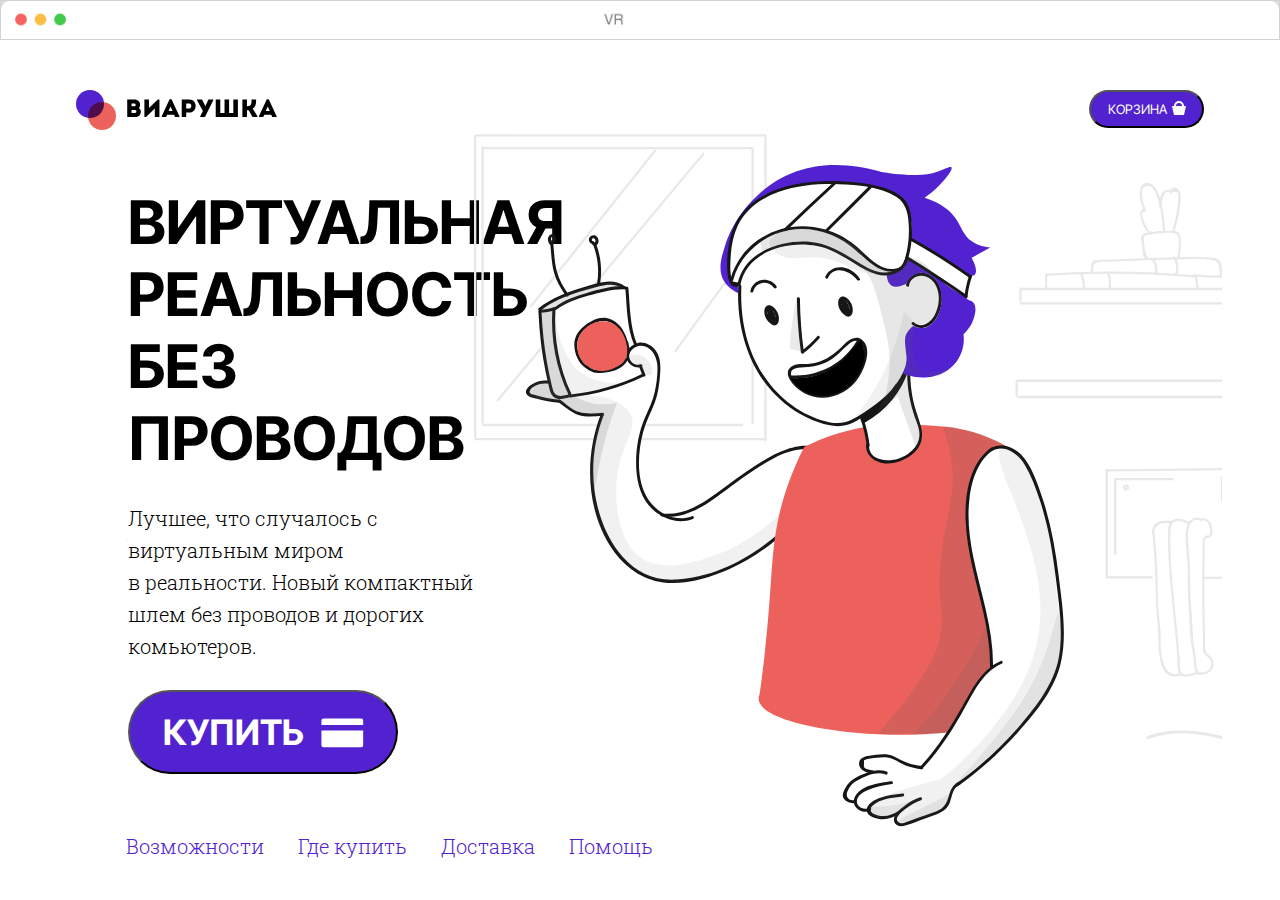
==== page1.html @ 19067c7a "added new project" ====
<!DOCTYPE html>
<html lang="ru">
  <head>
    <meta charset="UTF-8" />
    <meta name="viewport" content="width=device-width, initial-scale=1.0" />
    <title>VR_Colors</title>
    <link rel="stylesheet" href="./normalize.css" />
    <link rel="stylesheet" href="./style.css" />
  </head>
  <body>
    <header class="header">
      <div class="header__top"></div>
      <div class="header__bottom">
        <div class="header__logo"></div>
        <button class="button header__button">
          Корзина
          <span class="header__button-image"
            ><img src="./assets/image/ico.svg" alt="Корзина"
          /></span>
        </button>
      </div>
    </header>
    <main>
      <div class="content">
        <div class="title content__title">
          Виртуальная реальность без проводов
        </div>
        <div class="content__text">
          Лучшее, что случалось с виртуальным миром в реальности. Новый
          компактный шлем без проводов и дорогих комьютеров.
        </div>
        <button class="button content__button">
          Купить<span class="content__button-image"
            ><img src="./assets/image/icon.svg" alt="Купить"
          /></span>
        </button>
        <div class="content__pic"></div>
      </div>
    </main>
    <footer class="footer1">
      <div class="navigation footer1__navigation">
        <nav class="footer1__item">Возможности</nav>
        <nav class="footer1__item">Где купить</nav>
        <nav class="footer1__item">Доставка</nav>
        <nav class="footer1__item">Помощь</nav>
      </div>
    </footer>
  </body>
</html>
---- style.css ----
@import url('https://fonts.googleapis.com/css2?family=Roboto+Slab:wght@300&display=swap');
@import url('https://fonts.googleapis.com/css2?family=Inter+Tight:wght@300;400;500&display=swap');

* {
  margin: 0;
  padding: 0;
  box-sizing: border-box;
}

.header {
  width: 100vw;
}

.header__top {
  border: 1px solid lightgray;
  height: 40px;
  flex-shrink: 0;
  background: url(./assets/image/browser.png);
  background-repeat: no-repeat;
  background-size: contain;
}

.header__bottom {
  margin: 50px 76px 0 76px;
  display: flex;
  justify-content: space-between;
}

.header__logo {
  width: 201px;
  height: 40px;
  flex-shrink: 0;
  background-image: url(./assets/image/logo.svg);
}

.button {
  background-color: #5222d0;
  color: #ffffff;
  font-family: 'Inter Tight', Arial, Helvetica, sans-serif;
  border-radius: 100px;
  font-weight: 400;
  text-transform: uppercase;
  line-height: normal;
  display: flex;
  justify-content: center;
  align-items: center;
}

.header__button {
  font-size: 13px;
  width: 115px;
  height: 38px;
  flex-shrink: 0;
}

.header__button-image {
  margin: 0 0 3px 5px;
  height: 14px;
  width: 14px;
}

.content {
  display: grid;
  grid-template-columns: 30% 65%;
  height: 700px;
  padding-left: 128px;
}

.content__title {
  grid-column: 1/2;
  grid-row: 1/2;
  align-self: end;
}

.title {
  text-transform: uppercase;
  font-family: 'Inter Tight', Arial, Helvetica, sans-serif;
  font-size: 60px;
  line-height: 120%;
  font-weight: bolder;
}

.content__text {
  grid-column: 1/2;
  grid-row: 2/3;
  font-family: 'Roboto Slab', Arial, Helvetica, sans-serif;
  font-size: 20px;
  font-weight: 300;
  line-height: 160%;
  align-self: center;
}

.content__button {
  font-size: 35px;
  font-weight: bold;
  width: 270px;
  height: 84px;
  grid-column: 1/2;
  grid-row: 3/4;
  align-self: start;
}

.content__button-image {
  margin: 0 0 6.69px 16.44px;
  width: 41.724px;
  height: 28.743px;
}

.content__pic {
  background: url(./assets/image/pic.svg);
  background-repeat: no-repeat;
  background-size: contain;
  background-position: right;
  grid-column: 2/3;
  grid-row: 1/4;
}

.navigation {
  display: flex;
  align-self: end;
  padding-left: 126px;
  gap: 34px;
  font-size: 20px;
  font-style: normal;
  font-weight: 300;
  line-height: 160%;
  font-family: 'Roboto Slab', Arial, Helvetica, sans-serif;
  height: 32px;
}

.footer1__navigation {
  color: #5222d0;
}

.capture {
  margin: 89px 0 0 125px;
}

.footer2__navigation {
  color: #000;
}

.facilities {
  margin: 40px 70px 80px 125px;
  display: flex;
  flex-wrap: wrap;
  gap: 75px;
}

.card {
  width: 364px;
}

.card__image {
  flex-shrink: 0;
  background-image: url(./assets/image/Rectangle_11.png);
  width: 364px;
  height: 233px;
  flex-shrink: 0;
  margin-bottom: 40px;
  position: relative;
}
.card__image_scientist {
  background: url(./assets/image/praktikum3.png);
  position: absolute;
  background-repeat: no-repeat;
  top: 15px;
  left: 35px;
  width: 298px;
  height: 255px;
}

.card__image_robot {
  background: url(./assets/image/praktikum2.png);
  position: absolute;
  top: 0;
  left: 24px;
  width: 303px;
  height: 278px;
}

.card__image_user {
  background: url(./assets/image/praktikum1.png);
  position: absolute;
  background-repeat: no-repeat;
  top: 5px;
  left: 12px;
  height: 265px;
  width: 340px;
}

.card__title {
  font-family: 'Inter Tight', Arial, Helvetica, sans-serif;
  font-size: 30px;
  font-weight: bolder;
  line-height: 120%;
  margin-bottom: 10px;
  margin-top: 25px;
}

.card__text {
  font-family: 'Roboto Slab', Arial, Helvetica, sans-serif;
  font-size: 20px;
  font-style: normal;
  font-weight: 300;
  line-height: 160%;
}

.card__text_free {
  width: 365px;
}

.card_subscription {
  background-color: #ec615b;
}

.card__title_subscription {
  color: #fff;
  margin-left: 18px;
  width: 325px;
}

.card__form {
  margin-left: 18px;
}

.card__form_email {
  width: 323px;
  height: 50px;
  flex-shrink: 0;
  color: 000;
  font-family: 'Roboto Slab', Arial, Helvetica, sans-serif;
  font-size: 20px;
  font-style: normal;
  font-weight: 300;
  line-height: 160%;
  padding-left: 16px;
}

.card__button {
  font-size: 13px;
  font-style: normal;
  font-size: 13px;
  width: 135px;
  height: 38px;
  flex-shrink: 0;
  margin: 23px 0 0 18px;
}
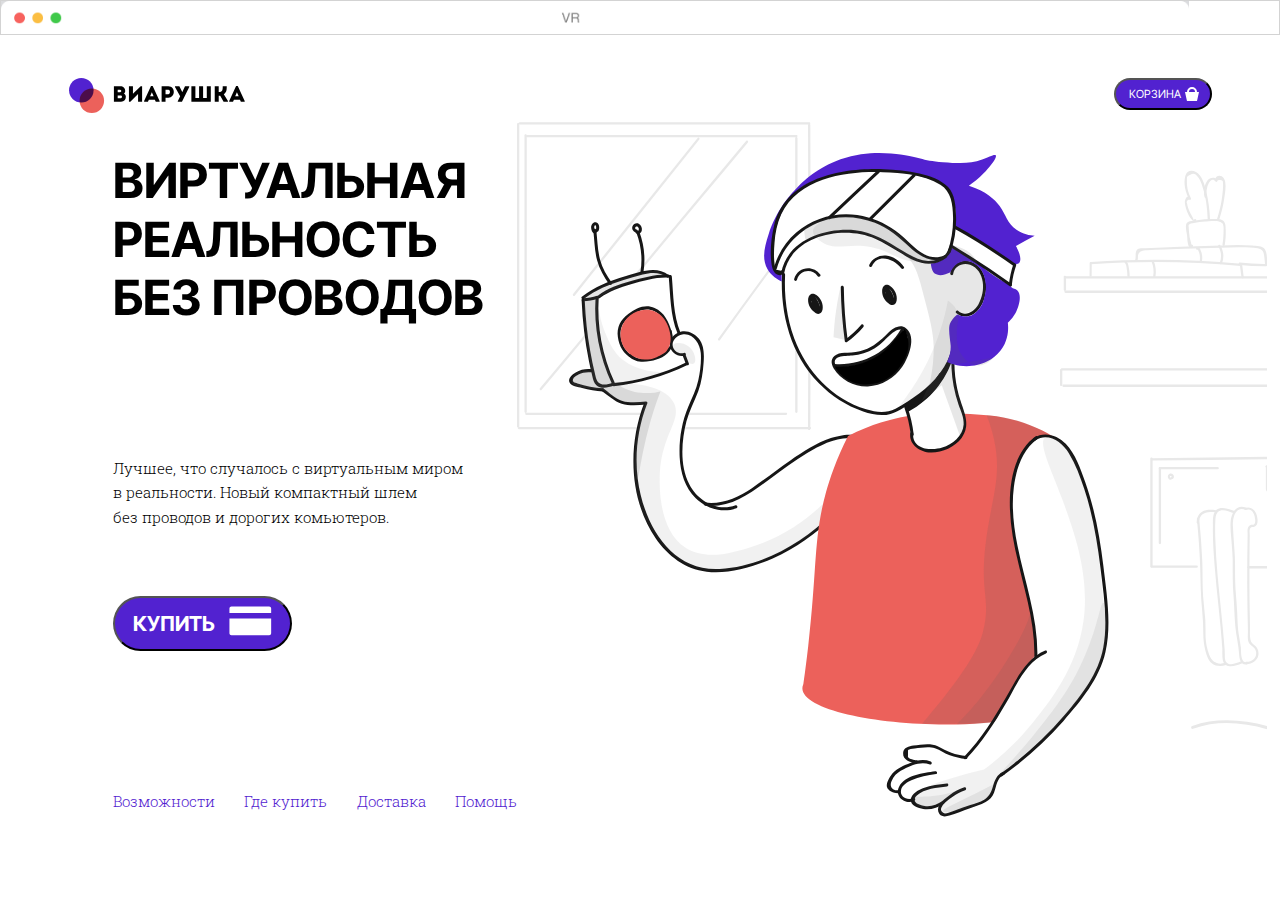
==== commit fb93246f: "added RWD" ====
--- a/page1.html
+++ b/page1.html
@@ -29,11 +29,13 @@
           Лучшее, что случалось с виртуальным миром в реальности. Новый
           компактный шлем без проводов и дорогих комьютеров.
         </div>
-        <button class="button content__button">
-          Купить<span class="content__button-image"
-            ><img src="./assets/image/icon.svg" alt="Купить"
-          /></span>
-        </button>
+        <div class="content__button">
+          <button class="button content__button content__button_buy">
+            Купить<span class="content__button-image"
+              ><img src="./assets/image/icon.svg" alt="Купить"
+            /></span>
+          </button>
+        </div>
         <div class="content__pic"></div>
       </div>
     </main>
--- a/style.css
+++ b/style.css
@@ -8,12 +8,12 @@
 }
 
 .header {
-  width: 100vw;
+  width: 100%;
 }
 
 .header__top {
   border: 1px solid lightgray;
-  height: 40px;
+  height: 2.7vw;
   flex-shrink: 0;
   background: url(./assets/image/browser.png);
   background-repeat: no-repeat;
@@ -21,16 +21,18 @@
 }
 
 .header__bottom {
-  margin: 50px 76px 0 76px;
+  margin: 3.4vw 5.3vw 0 5.3vw;
   display: flex;
   justify-content: space-between;
 }
 
 .header__logo {
-  width: 201px;
-  height: 40px;
-  flex-shrink: 0;
-  background-image: url(./assets/image/logo.svg);
+  width: 13.9vw;
+  height: 2.8vw;
+  flex-shrink: 0;
+  background: url(./assets/image/logo.svg);
+  background-repeat: no-repeat;
+  background-size: contain;
 }
 
 .button {
@@ -47,35 +49,39 @@
 }
 
 .header__button {
-  font-size: 13px;
-  width: 115px;
-  height: 38px;
+  font-size: 0.7rem;
+  width: 7.7vw;
+  height: 2.5vw;
   flex-shrink: 0;
 }
 
 .header__button-image {
-  margin: 0 0 3px 5px;
-  height: 14px;
-  width: 14px;
+  margin: 0 0 0.2vw 0.34vw;
+  align-self: center;
+  height: 0.97vw;
+  width: 0.97vw;
 }
 
 .content {
   display: grid;
-  grid-template-columns: 30% 65%;
-  height: 700px;
-  padding-left: 128px;
+  grid-template-columns: 35% 65%;
+  grid-template-rows: 38vh 13vh 8vh;
+  height: 75vh;
+  width: 99vw;
+  padding-left: 8.8vw;
 }
 
 .content__title {
+  padding-top: 3vw;
   grid-column: 1/2;
   grid-row: 1/2;
-  align-self: end;
+  align-items: start;
 }
 
 .title {
   text-transform: uppercase;
   font-family: 'Inter Tight', Arial, Helvetica, sans-serif;
-  font-size: 60px;
+  font-size: 3.8vw;
   line-height: 120%;
   font-weight: bolder;
 }
@@ -84,33 +90,38 @@
   grid-column: 1/2;
   grid-row: 2/3;
   font-family: 'Roboto Slab', Arial, Helvetica, sans-serif;
-  font-size: 20px;
-  font-weight: 300;
-  line-height: 160%;
-  align-self: center;
+  font-size: 1.2vw;
+  font-weight: 300;
+  line-height: 160%;
+  align-items: start;
 }
 
 .content__button {
-  font-size: 35px;
+  grid-column: 1/2;
+  grid-row: 3;
+  margin-top: 0.9vw;
+}
+
+.content__button_buy {
+  font-size: 1.6vw;
   font-weight: bold;
-  width: 270px;
-  height: 84px;
-  grid-column: 1/2;
-  grid-row: 3/4;
-  align-self: start;
+  width: 14vw;
+  height: 4.3vw;
+  align-items: center;
 }
 
 .content__button-image {
-  margin: 0 0 6.69px 16.44px;
-  width: 41.724px;
-  height: 28.743px;
+  margin: 0 0 0 1.1vw;
 }
 
 .content__pic {
   background: url(./assets/image/pic.svg);
   background-repeat: no-repeat;
-  background-size: contain;
-  background-position: right;
+  background-size: 100% 100%;
+  position: relative;
+  height: 81vh;
+  top: -1vh;
+  display: grid;
   grid-column: 2/3;
   grid-row: 1/4;
 }
@@ -118,9 +129,8 @@
 .navigation {
   display: flex;
   align-self: end;
-  padding-left: 126px;
-  gap: 34px;
-  font-size: 20px;
+  gap: 2.3vw;
+  font-size: 1.2vw;
   font-style: normal;
   font-weight: 300;
   line-height: 160%;
@@ -130,84 +140,94 @@
 
 .footer1__navigation {
   color: #5222d0;
+  margin-left: 8.8vw;
 }
 
 .capture {
-  margin: 89px 0 0 125px;
+  margin: 4vw 0 0 8.8vw;
 }
 
 .footer2__navigation {
   color: #000;
+  display: flex;
+  justify-self: flex-start;
+  margin: 2vw 0 2vw 8.8vw;
 }
 
 .facilities {
-  margin: 40px 70px 80px 125px;
-  display: flex;
+  width: 84vw;
+  margin: 2vw 0 1.5vw 8.8vw;
+  display: flex;
+  justify-content: space-between;
   flex-wrap: wrap;
-  gap: 75px;
 }
 
 .card {
-  width: 364px;
+  width: 22.56vw;
+  margin-bottom: 3.3vw;
 }
 
 .card__image {
   flex-shrink: 0;
   background-image: url(./assets/image/Rectangle_11.png);
-  width: 364px;
-  height: 233px;
-  flex-shrink: 0;
-  margin-bottom: 40px;
+  width: 22.56vw;
+  height: 15vw;
+  margin-bottom: 2.1vw;
   position: relative;
 }
 .card__image_scientist {
   background: url(./assets/image/praktikum3.png);
   position: absolute;
   background-repeat: no-repeat;
-  top: 15px;
-  left: 35px;
-  width: 298px;
-  height: 255px;
+  background-size: contain;
+  top: 0.7vw;
+  left: 2.1vw;
+  width: 19vw;
+  height: 18vw;
 }
 
 .card__image_robot {
   background: url(./assets/image/praktikum2.png);
   position: absolute;
+  background-repeat: no-repeat;
+  background-size: contain;
   top: 0;
-  left: 24px;
-  width: 303px;
-  height: 278px;
+  left: 1.7vw;
+  width: 18.5vw;
+  height: 19vw;
 }
 
 .card__image_user {
   background: url(./assets/image/praktikum1.png);
   position: absolute;
   background-repeat: no-repeat;
-  top: 5px;
-  left: 12px;
-  height: 265px;
-  width: 340px;
+  background-size: contain;
+  top: 0.5vw;
+  left: 0.9vw;
+  height: 18vw;
+  width: 21.2vw;
 }
 
 .card__title {
   font-family: 'Inter Tight', Arial, Helvetica, sans-serif;
-  font-size: 30px;
+  font-size: 1.9vw;
   font-weight: bolder;
   line-height: 120%;
-  margin-bottom: 10px;
-  margin-top: 25px;
+  margin-bottom: 0.8vw;
+  margin-top: 1vw;
+  text-transform: uppercase;
 }
 
 .card__text {
   font-family: 'Roboto Slab', Arial, Helvetica, sans-serif;
-  font-size: 20px;
+  font-size: 1.2vw;
   font-style: normal;
   font-weight: 300;
   line-height: 160%;
 }
 
 .card__text_free {
-  width: 365px;
+  width: 23vw;
 }
 
 .card_subscription {
@@ -216,33 +236,32 @@
 
 .card__title_subscription {
   color: #fff;
-  margin-left: 18px;
-  width: 325px;
+  margin-left: 1.2vw;
+  width: 23vw;
 }
 
 .card__form {
-  margin-left: 18px;
+  margin-left: 1.2vw;
+  width: 22.56vw;
 }
 
 .card__form_email {
-  width: 323px;
-  height: 50px;
-  flex-shrink: 0;
+  width: 20vw;
+  height: 3vw;
   color: 000;
   font-family: 'Roboto Slab', Arial, Helvetica, sans-serif;
-  font-size: 20px;
-  font-style: normal;
-  font-weight: 300;
-  line-height: 160%;
-  padding-left: 16px;
+  font-size: 1.2vw;
+  font-style: normal;
+  font-weight: 300;
+  line-height: 160%;
+  padding-left: 0.9vw;
 }
 
 .card__button {
-  font-size: 13px;
-  font-style: normal;
-  font-size: 13px;
-  width: 135px;
-  height: 38px;
-  flex-shrink: 0;
-  margin: 23px 0 0 18px;
-}
+  font-size: 0.9vw;
+  font-style: normal;
+  width: 9vw;
+  height: 3vw;
+  flex-shrink: 0;
+  margin: 1vw 0 0 1.2vw;
+}
